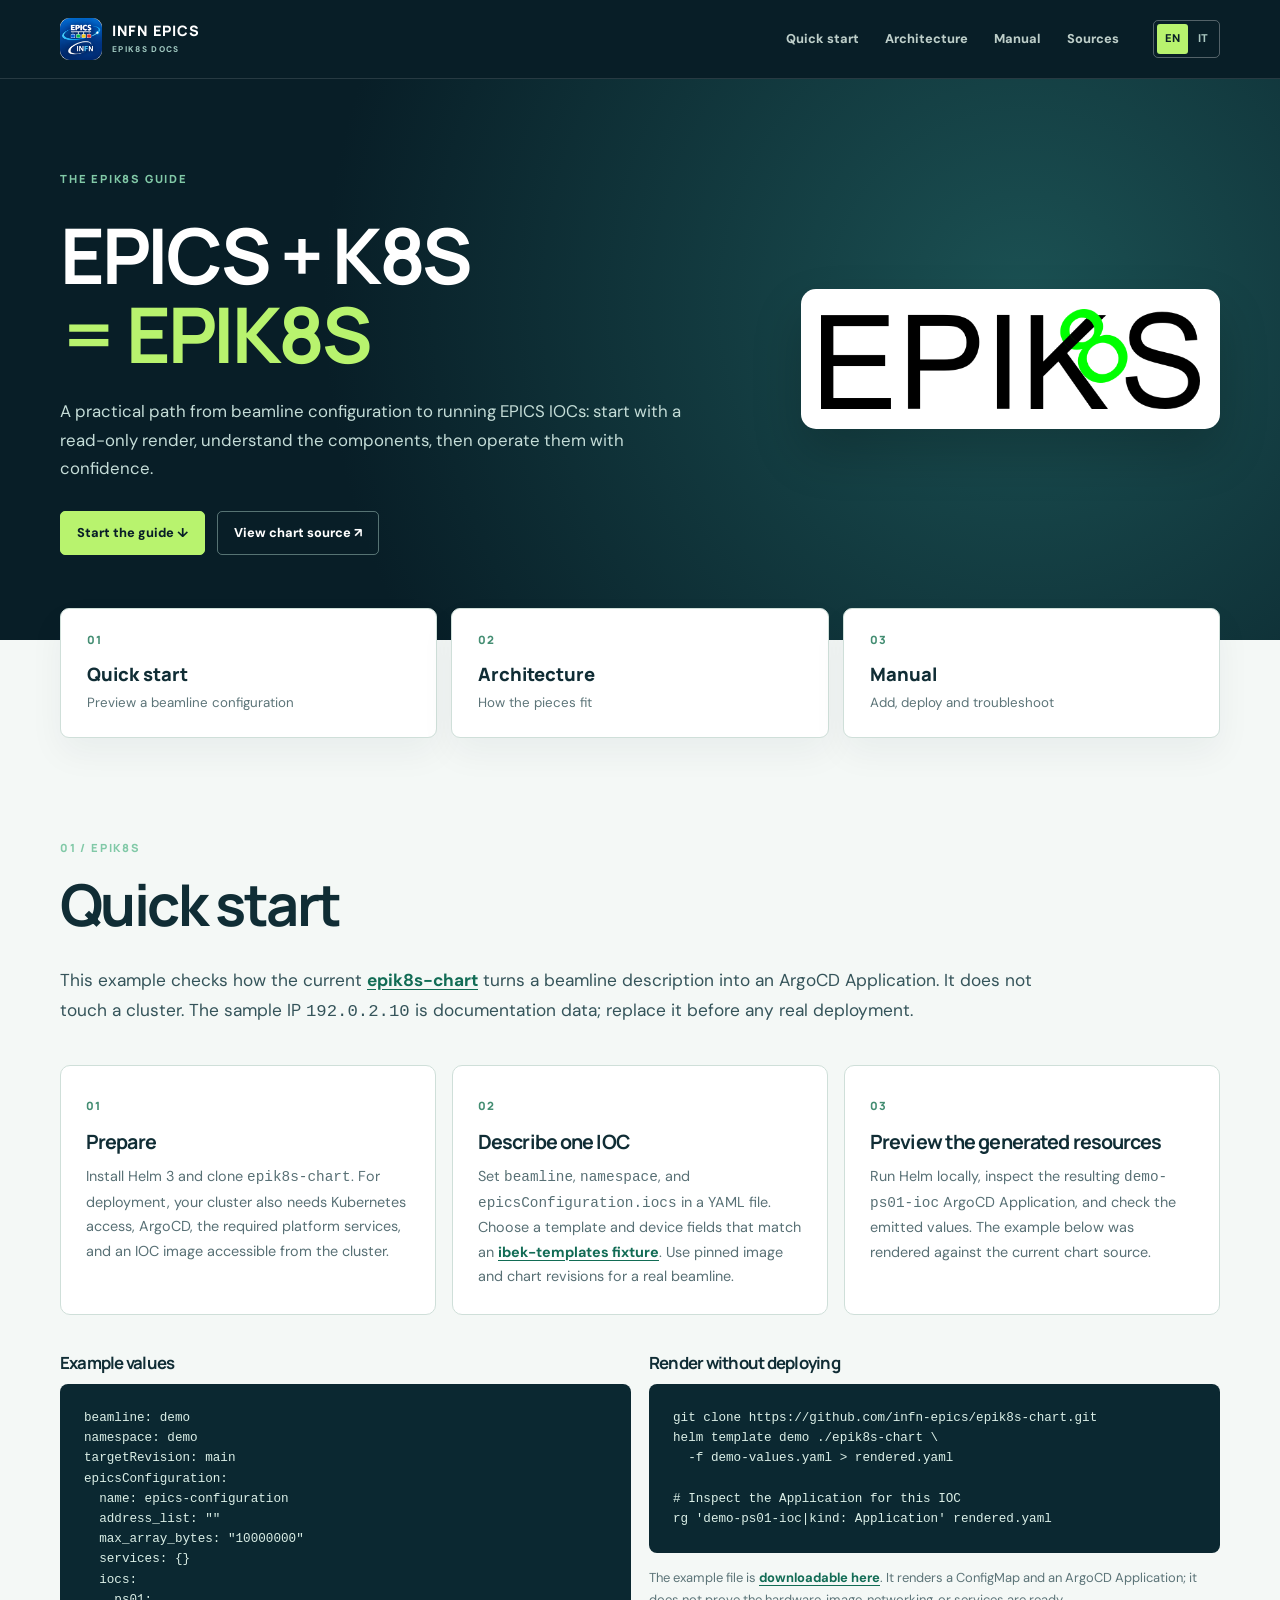
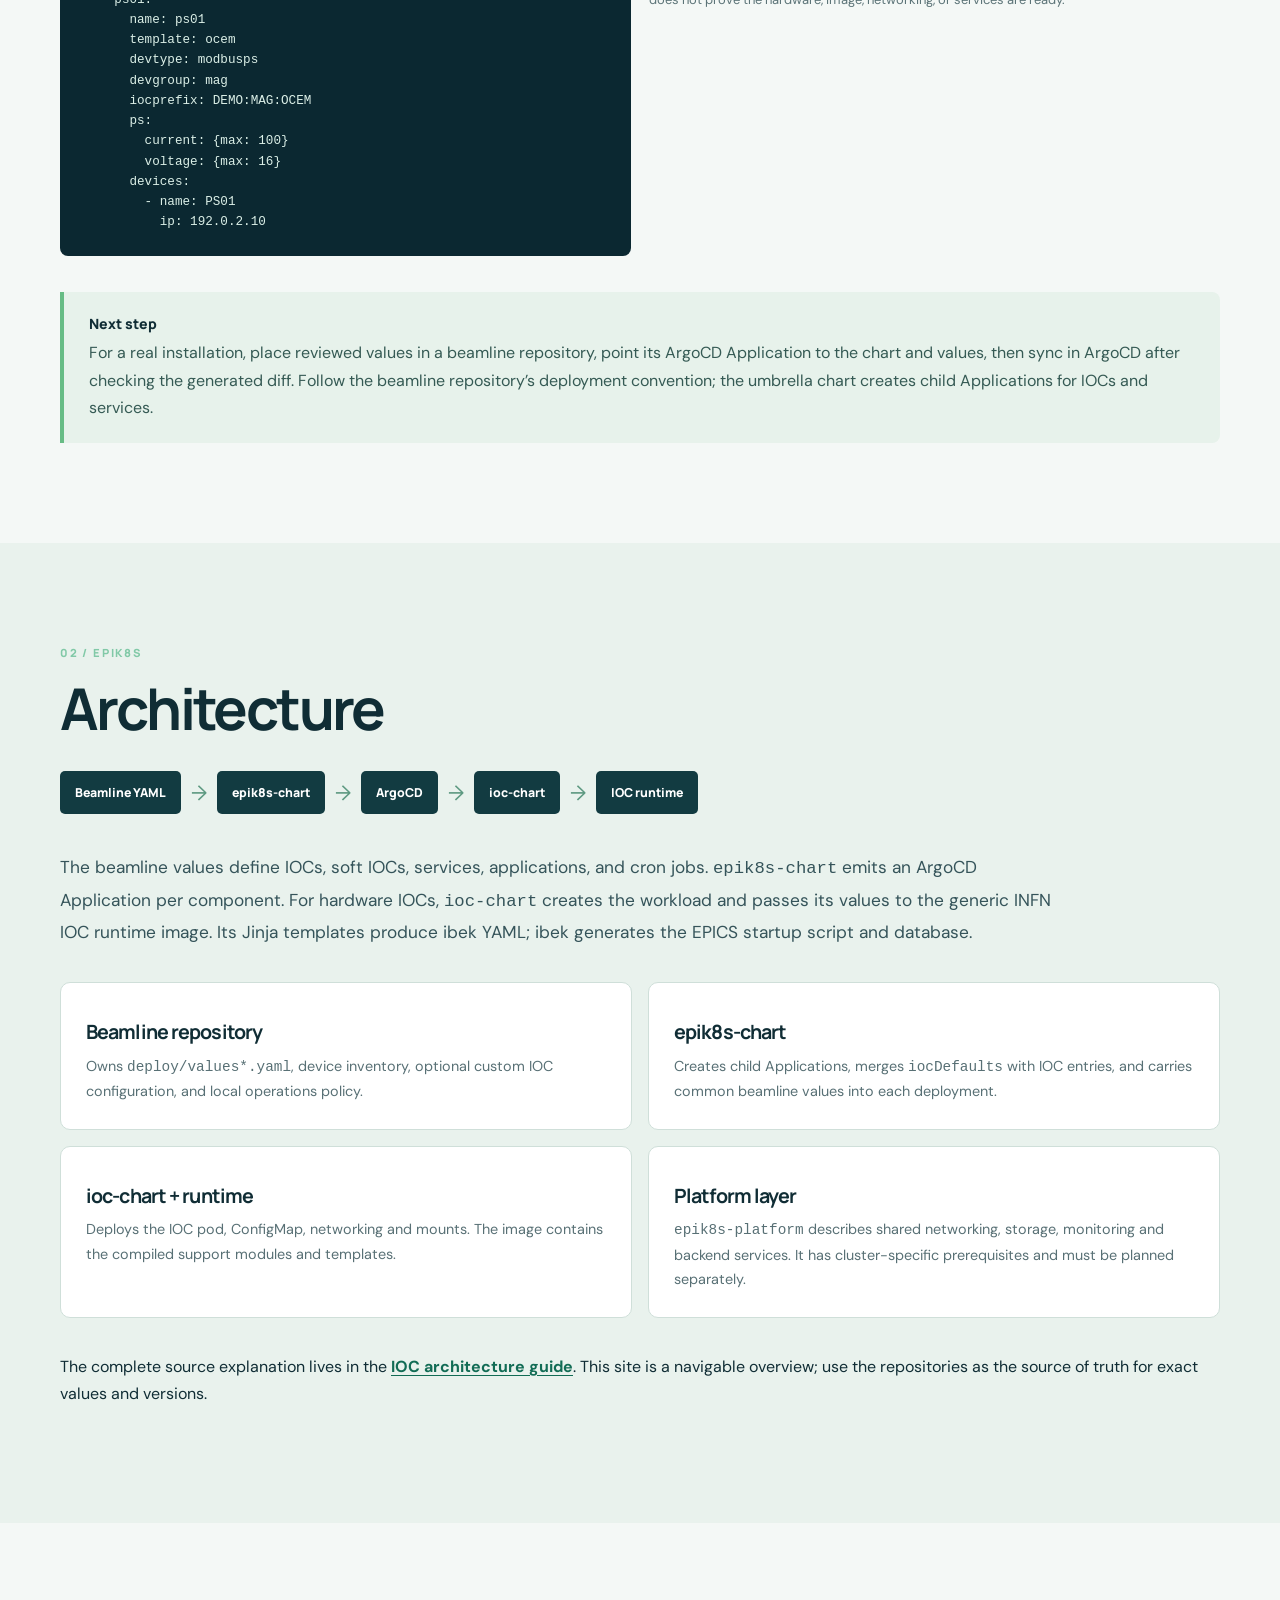
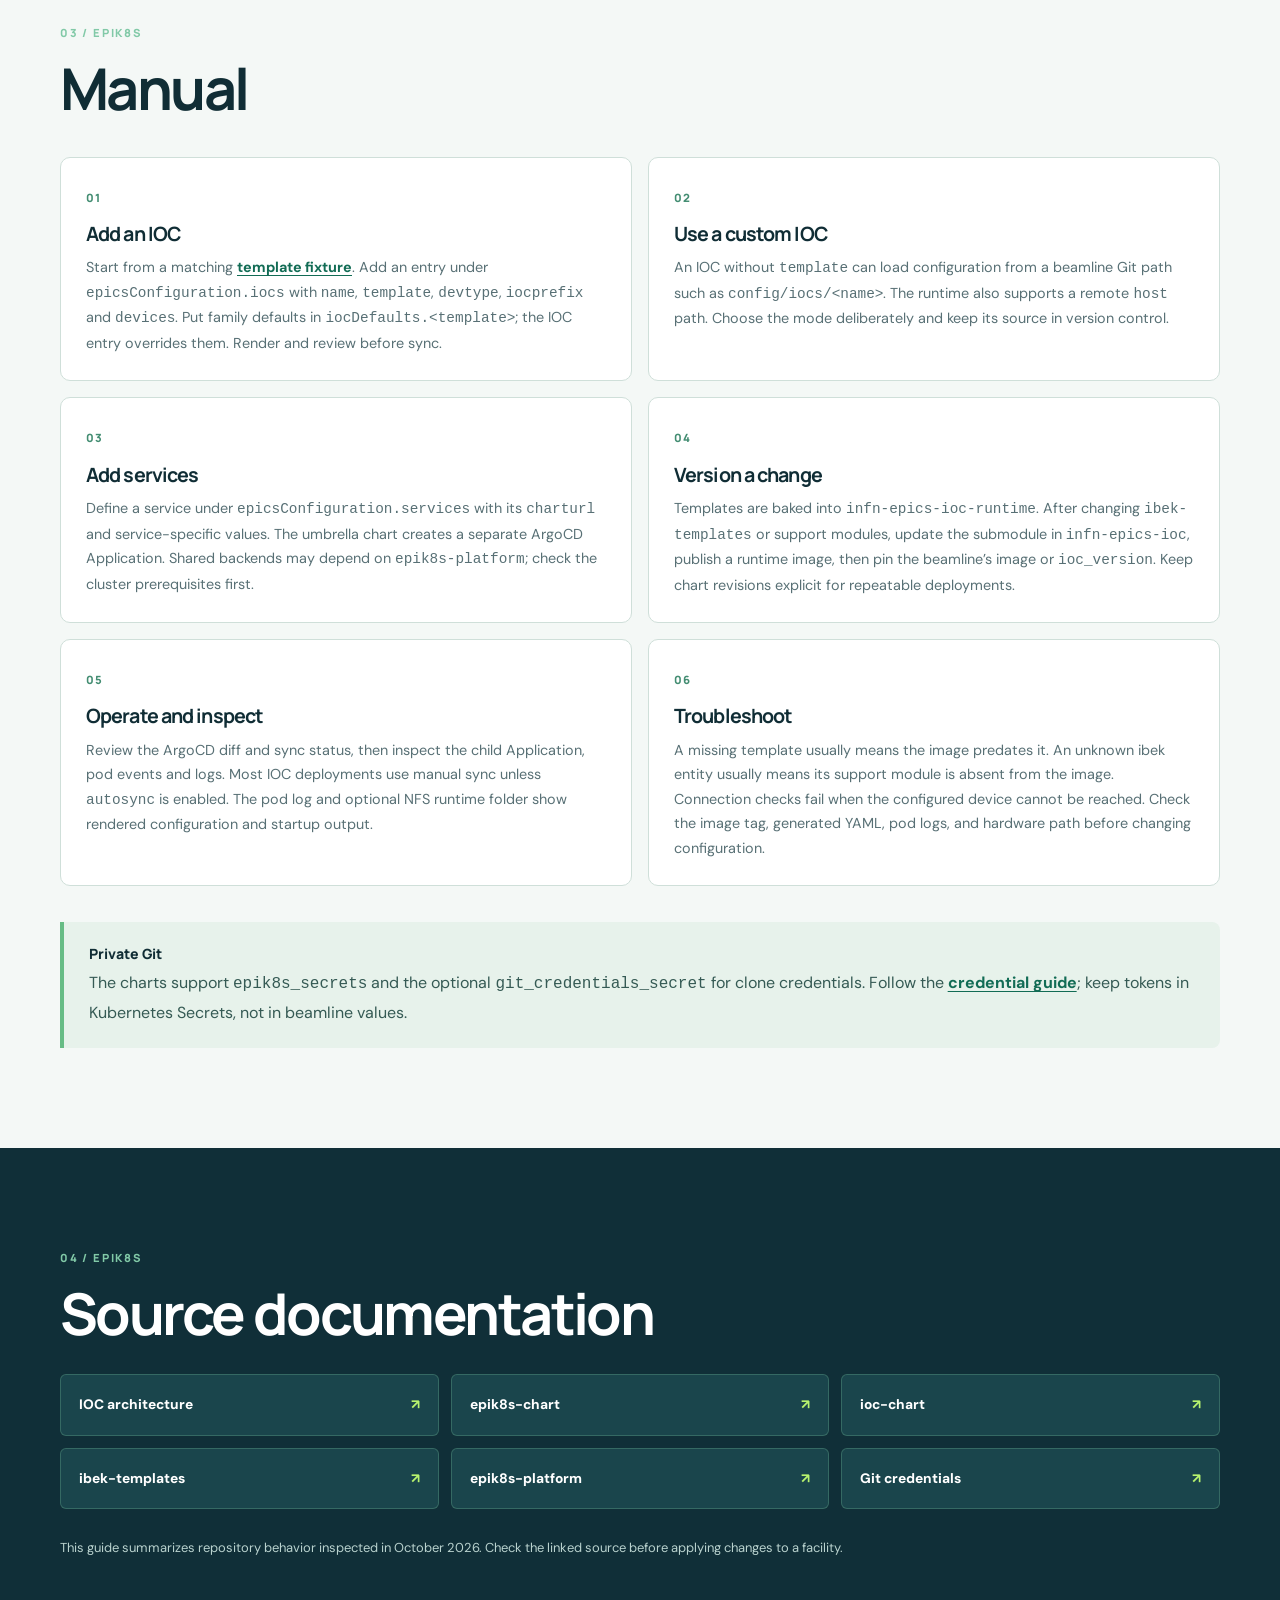
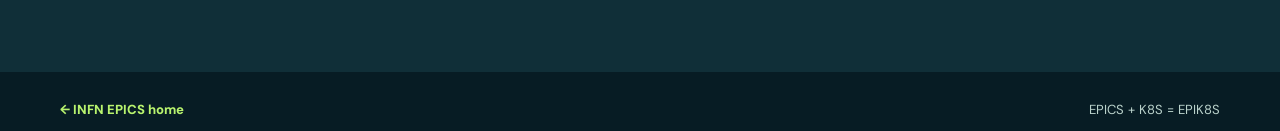
==== epik8s/index.html @ 38f77631 "Add EPICS network emblem and EPIK8S guide" ====
<!doctype html>
<html lang="en">
<head>
  <meta charset="utf-8"><meta name="viewport" content="width=device-width,initial-scale=1">
  <meta name="description" content="EPIK8S quick start, architecture and operator manual based on the INFN IOC and Helm chart repositories.">
  <link rel="canonical" href="https://infn-epics.github.io/epik8s/">
  <link rel="icon" href="../assets/favicon.svg" type="image/svg+xml">
  <link rel="stylesheet" href="./styles.css?v=1">
  <title>EPIK8S | Quick start, architecture & manual</title>
</head>
<body>
<a class="skip" href="#content">Skip to content</a>
<header class="docs-header"><div class="docs-wrap header-inner"><a class="docs-brand" href="../?lang=en" id="home-link"><img src="../assets/rete-epics.png" width="42" height="42" alt=""><span><b>INFN EPICS</b><small>EPIK8S DOCS</small></span></a><nav aria-label="Documentation"><a href="#quick-start" data-en="Quick start" data-it="Guida rapida">Quick start</a><a href="#architecture" data-en="Architecture" data-it="Architettura">Architecture</a><a href="#manual" data-en="Manual" data-it="Manuale">Manual</a><a href="#sources" data-en="Sources" data-it="Fonti">Sources</a></nav><div class="doc-language" role="group" aria-label="Language"><button type="button" data-lang="en" aria-pressed="true">EN</button><button type="button" data-lang="it" aria-pressed="false">IT</button></div></div></header>
<main id="content">
  <section class="docs-hero"><div class="docs-wrap hero-layout"><div><span class="eyebrow" data-en="THE EPIK8S GUIDE" data-it="LA GUIDA EPIK8S">THE EPIK8S GUIDE</span><h1>EPICS + K8S<br><em>= EPIK8S</em></h1><p data-en="A practical path from beamline configuration to running EPICS IOCs: start with a read-only render, understand the components, then operate them with confidence." data-it="Un percorso pratico dalla configurazione della beamline agli IOC EPICS in funzione: prima verifica il rendering, poi comprendi i componenti e gestiscili con sicurezza.">A practical path from beamline configuration to running EPICS IOCs: start with a read-only render, understand the components, then operate them with confidence.</p><div class="hero-cta"><a href="#quick-start" data-en="Start the guide ↓" data-it="Inizia la guida ↓">Start the guide ↓</a><a href="https://github.com/infn-epics/epik8s-chart" target="_blank" rel="noopener" data-en="View chart source ↗" data-it="Apri il chart ↗">View chart source ↗</a></div></div><img class="hero-logo" src="../assets/epik8s-hang-transparent.png" alt="EPIK8S logo" width="390" height="103"></div></section>
  <div class="docs-wrap guide-index"><a href="#quick-start"><span>01</span><b data-en="Quick start" data-it="Guida rapida">Quick start</b><small data-en="Preview a beamline configuration" data-it="Verifica una configurazione di beamline">Preview a beamline configuration</small></a><a href="#architecture"><span>02</span><b data-en="Architecture" data-it="Architettura">Architecture</b><small data-en="How the pieces fit" data-it="Come si collegano i componenti">How the pieces fit</small></a><a href="#manual"><span>03</span><b data-en="Manual" data-it="Manuale">Manual</b><small data-en="Add, deploy and troubleshoot" data-it="Aggiungi, distribuisci e diagnostica">Add, deploy and troubleshoot</small></a></div>
  <section class="guide-section docs-wrap" id="quick-start"><div class="section-head"><span>01 / EPIK8S</span><h2 data-en="Quick start" data-it="Guida rapida">Quick start</h2></div>
    <div data-content-lang="en">
      <p class="intro">This example checks how the current <a href="https://github.com/infn-epics/epik8s-chart" target="_blank" rel="noopener">epik8s-chart</a> turns a beamline description into an ArgoCD Application. It does not touch a cluster. The sample IP <code>192.0.2.10</code> is documentation data; replace it before any real deployment.</p>
      <div class="steps"><article><span>01</span><h3>Prepare</h3><p>Install Helm 3 and clone <code>epik8s-chart</code>. For deployment, your cluster also needs Kubernetes access, ArgoCD, the required platform services, and an IOC image accessible from the cluster.</p></article><article><span>02</span><h3>Describe one IOC</h3><p>Set <code>beamline</code>, <code>namespace</code>, and <code>epicsConfiguration.iocs</code> in a YAML file. Choose a template and device fields that match an <a href="https://github.com/infn-epics/ibek-templates/tree/main/tests" target="_blank" rel="noopener">ibek-templates fixture</a>. Use pinned image and chart revisions for a real beamline.</p></article><article><span>03</span><h3>Preview the generated resources</h3><p>Run Helm locally, inspect the resulting <code>demo-ps01-ioc</code> ArgoCD Application, and check the emitted values. The example below was rendered against the current chart source.</p></article></div>
      <div class="code-grid"><div><h3>Example values</h3><pre><code>beamline: demo
namespace: demo
targetRevision: main
epicsConfiguration:
  name: epics-configuration
  address_list: ""
  max_array_bytes: "10000000"
  services: {}
  iocs:
    ps01:
      name: ps01
      template: ocem
      devtype: modbusps
      devgroup: mag
      iocprefix: DEMO:MAG:OCEM
      ps:
        current: {max: 100}
        voltage: {max: 16}
      devices:
        - name: PS01
          ip: 192.0.2.10</code></pre></div><div><h3>Render without deploying</h3><pre><code>git clone https://github.com/infn-epics/epik8s-chart.git
helm template demo ./epik8s-chart \
  -f demo-values.yaml &gt; rendered.yaml

# Inspect the Application for this IOC
rg 'demo-ps01-ioc|kind: Application' rendered.yaml</code></pre><p class="code-note">The example file is <a href="./examples/demo-values.yaml">downloadable here</a>. It renders a ConfigMap and an ArgoCD Application; it does not prove the hardware, image, networking, or services are ready.</p></div></div>
      <div class="callout"><b>Next step</b><p>For a real installation, place reviewed values in a beamline repository, point its ArgoCD Application to the chart and values, then sync in ArgoCD after checking the generated diff. Follow the beamline repository’s deployment convention; the umbrella chart creates child Applications for IOCs and services.</p></div>
    </div>
    <div data-content-lang="it" hidden>
      <p class="intro">Questo esempio verifica come l’attuale <a href="https://github.com/infn-epics/epik8s-chart" target="_blank" rel="noopener">epik8s-chart</a> trasforma la descrizione di una beamline in un’Application ArgoCD. Non modifica alcun cluster. L’IP <code>192.0.2.10</code> è solo dimostrativo: sostituiscilo prima di una distribuzione reale.</p>
      <div class="steps"><article><span>01</span><h3>Prepara l’ambiente</h3><p>Installa Helm 3 e clona <code>epik8s-chart</code>. Per distribuire servono anche accesso a Kubernetes, ArgoCD, i servizi di piattaforma richiesti e un’immagine IOC raggiungibile dal cluster.</p></article><article><span>02</span><h3>Descrivi un IOC</h3><p>Imposta <code>beamline</code>, <code>namespace</code> e <code>epicsConfiguration.iocs</code> in YAML. Scegli template e campi del dispositivo in base a un <a href="https://github.com/infn-epics/ibek-templates/tree/main/tests" target="_blank" rel="noopener">esempio di ibek-templates</a>. Per una beamline reale, fissa le versioni dell’immagine e dei chart.</p></article><article><span>03</span><h3>Controlla le risorse generate</h3><p>Esegui Helm in locale, esamina l’Application ArgoCD <code>demo-ps01-ioc</code> e i valori generati. L’esempio è stato verificato con il sorgente attuale del chart.</p></article></div>
      <div class="code-grid"><div><h3>Valori di esempio</h3><pre><code>beamline: demo
namespace: demo
targetRevision: main
epicsConfiguration:
  name: epics-configuration
  address_list: ""
  max_array_bytes: "10000000"
  services: {}
  iocs:
    ps01:
      name: ps01
      template: ocem
      devtype: modbusps
      devgroup: mag
      iocprefix: DEMO:MAG:OCEM
      ps:
        current: {max: 100}
        voltage: {max: 16}
      devices:
        - name: PS01
          ip: 192.0.2.10</code></pre></div><div><h3>Rendering senza distribuire</h3><pre><code>git clone https://github.com/infn-epics/epik8s-chart.git
helm template demo ./epik8s-chart \
  -f demo-values.yaml &gt; rendered.yaml

# Controlla l'Application dell'IOC
rg 'demo-ps01-ioc|kind: Application' rendered.yaml</code></pre><p class="code-note">Il file di esempio è <a href="./examples/demo-values.yaml">scaricabile qui</a>. Genera una ConfigMap e un’Application ArgoCD; non verifica hardware, immagine, rete o servizi.</p></div></div>
      <div class="callout"><b>Passo successivo</b><p>Per una vera installazione, salva i valori revisionati in un repository di beamline, configura l’Application ArgoCD per chart e valori, poi sincronizza dopo aver controllato la differenza generata. Segui le convenzioni del repository della beamline: il chart principale crea Application figlie per IOC e servizi.</p></div>
    </div>
  </section>
  <section class="guide-section alt" id="architecture"><div class="docs-wrap"><div class="section-head"><span>02 / EPIK8S</span><h2 data-en="Architecture" data-it="Architettura">Architecture</h2></div>
    <div class="architecture-flow" aria-label="Beamline to IOC flow"><div>Beamline YAML</div><i>→</i><div>epik8s-chart</div><i>→</i><div>ArgoCD</div><i>→</i><div>ioc-chart</div><i>→</i><div>IOC runtime</div></div>
    <div data-content-lang="en"><p class="intro">The beamline values define IOCs, soft IOCs, services, applications, and cron jobs. <code>epik8s-chart</code> emits an ArgoCD Application per component. For hardware IOCs, <code>ioc-chart</code> creates the workload and passes its values to the generic INFN IOC runtime image. Its Jinja templates produce ibek YAML; ibek generates the EPICS startup script and database.</p><div class="role-grid"><article><h3>Beamline repository</h3><p>Owns <code>deploy/values*.yaml</code>, device inventory, optional custom IOC configuration, and local operations policy.</p></article><article><h3>epik8s-chart</h3><p>Creates child Applications, merges <code>iocDefaults</code> with IOC entries, and carries common beamline values into each deployment.</p></article><article><h3>ioc-chart + runtime</h3><p>Deploys the IOC pod, ConfigMap, networking and mounts. The image contains the compiled support modules and templates.</p></article><article><h3>Platform layer</h3><p><code>epik8s-platform</code> describes shared networking, storage, monitoring and backend services. It has cluster-specific prerequisites and must be planned separately.</p></article></div><p>The complete source explanation lives in the <a href="https://github.com/infn-epics/infn-epics-ioc/blob/main/docs/architecture.md" target="_blank" rel="noopener">IOC architecture guide</a>. This site is a navigable overview; use the repositories as the source of truth for exact values and versions.</p></div>
    <div data-content-lang="it" hidden><p class="intro">I valori della beamline definiscono IOC, soft IOC, servizi, applicazioni e job pianificati. <code>epik8s-chart</code> genera un’Application ArgoCD per componente. Per gli IOC hardware, <code>ioc-chart</code> crea il workload e passa i valori all’immagine IOC INFN generica. I template Jinja producono YAML ibek; ibek genera script di avvio e database EPICS.</p><div class="role-grid"><article><h3>Repository beamline</h3><p>Contiene <code>deploy/values*.yaml</code>, inventario dispositivi, eventuali configurazioni IOC personalizzate e regole operative locali.</p></article><article><h3>epik8s-chart</h3><p>Crea le Application figlie, unisce <code>iocDefaults</code> alle voci IOC e trasferisce i valori comuni della beamline.</p></article><article><h3>ioc-chart e runtime</h3><p>Distribuisce pod IOC, ConfigMap, rete e mount. L’immagine contiene moduli di supporto compilati e template.</p></article><article><h3>Piattaforma</h3><p><code>epik8s-platform</code> descrive rete, storage, monitoraggio e servizi backend condivisi. Ha prerequisiti specifici del cluster da pianificare a parte.</p></article></div><p>La spiegazione completa è nella <a href="https://github.com/infn-epics/infn-epics-ioc/blob/main/docs/architecture.md" target="_blank" rel="noopener">guida all’architettura IOC</a>. Questa pagina offre una panoramica navigabile; per valori e versioni esatti fanno fede i repository.</p></div>
  </div></section>
  <section class="guide-section docs-wrap" id="manual"><div class="section-head"><span>03 / EPIK8S</span><h2 data-en="Manual" data-it="Manuale">Manual</h2></div>
    <div data-content-lang="en"><div class="manual-grid"><article><span>01</span><h3>Add an IOC</h3><p>Start from a matching <a href="https://github.com/infn-epics/ibek-templates/tree/main/tests" target="_blank" rel="noopener">template fixture</a>. Add an entry under <code>epicsConfiguration.iocs</code> with <code>name</code>, <code>template</code>, <code>devtype</code>, <code>iocprefix</code> and <code>devices</code>. Put family defaults in <code>iocDefaults.&lt;template&gt;</code>; the IOC entry overrides them. Render and review before sync.</p></article><article><span>02</span><h3>Use a custom IOC</h3><p>An IOC without <code>template</code> can load configuration from a beamline Git path such as <code>config/iocs/&lt;name&gt;</code>. The runtime also supports a remote <code>host</code> path. Choose the mode deliberately and keep its source in version control.</p></article><article><span>03</span><h3>Add services</h3><p>Define a service under <code>epicsConfiguration.services</code> with its <code>charturl</code> and service-specific values. The umbrella chart creates a separate ArgoCD Application. Shared backends may depend on <code>epik8s-platform</code>; check the cluster prerequisites first.</p></article><article><span>04</span><h3>Version a change</h3><p>Templates are baked into <code>infn-epics-ioc-runtime</code>. After changing <code>ibek-templates</code> or support modules, update the submodule in <code>infn-epics-ioc</code>, publish a runtime image, then pin the beamline’s image or <code>ioc_version</code>. Keep chart revisions explicit for repeatable deployments.</p></article><article><span>05</span><h3>Operate and inspect</h3><p>Review the ArgoCD diff and sync status, then inspect the child Application, pod events and logs. Most IOC deployments use manual sync unless <code>autosync</code> is enabled. The pod log and optional NFS runtime folder show rendered configuration and startup output.</p></article><article><span>06</span><h3>Troubleshoot</h3><p>A missing template usually means the image predates it. An unknown ibek entity usually means its support module is absent from the image. Connection checks fail when the configured device cannot be reached. Check the image tag, generated YAML, pod logs, and hardware path before changing configuration.</p></article></div><div class="callout"><b>Private Git</b><p>The charts support <code>epik8s_secrets</code> and the optional <code>git_credentials_secret</code> for clone credentials. Follow the <a href="https://github.com/infn-epics/epik8s-platform/blob/main/docs/git-credentials.md" target="_blank" rel="noopener">credential guide</a>; keep tokens in Kubernetes Secrets, not in beamline values.</p></div></div>
    <div data-content-lang="it" hidden><div class="manual-grid"><article><span>01</span><h3>Aggiungi un IOC</h3><p>Parti da un <a href="https://github.com/infn-epics/ibek-templates/tree/main/tests" target="_blank" rel="noopener">esempio del template</a>. Aggiungi una voce in <code>epicsConfiguration.iocs</code> con <code>name</code>, <code>template</code>, <code>devtype</code>, <code>iocprefix</code> e <code>devices</code>. Metti i valori comuni in <code>iocDefaults.&lt;template&gt;</code>; la voce IOC prevale. Esegui il rendering e verifica prima della sincronizzazione.</p></article><article><span>02</span><h3>IOC personalizzato</h3><p>Un IOC senza <code>template</code> può caricare la configurazione dal repository della beamline, ad esempio <code>config/iocs/&lt;name&gt;</code>. Il runtime supporta anche un percorso <code>host</code> remoto. Scegli la modalità in modo esplicito e mantieni il sorgente sotto controllo versione.</p></article><article><span>03</span><h3>Aggiungi servizi</h3><p>Definisci un servizio in <code>epicsConfiguration.services</code> con <code>charturl</code> e valori specifici. Il chart principale crea un’Application ArgoCD separata. I backend condivisi possono dipendere da <code>epik8s-platform</code>: controlla prima i prerequisiti del cluster.</p></article><article><span>04</span><h3>Gestisci le versioni</h3><p>I template sono inclusi nell’immagine <code>infn-epics-ioc-runtime</code>. Dopo modifiche a <code>ibek-templates</code> o ai moduli di supporto, aggiorna il submodule in <code>infn-epics-ioc</code>, pubblica l’immagine runtime e fissa l’immagine o <code>ioc_version</code> della beamline. Usa revisioni esplicite dei chart.</p></article><article><span>05</span><h3>Gestisci e controlla</h3><p>Verifica differenza e stato di sincronizzazione in ArgoCD, poi Application figlia, eventi e log del pod. Per molti IOC la sincronizzazione è manuale, salvo <code>autosync</code> attivo. Il log e l’eventuale cartella runtime su NFS mostrano configurazione generata e avvio.</p></article><article><span>06</span><h3>Diagnostica</h3><p>Un template mancante indica spesso un’immagine precedente al template. Un’entità ibek sconosciuta indica di solito un modulo di supporto assente dall’immagine. Un errore di connessione indica che il dispositivo non è raggiungibile. Controlla tag, YAML generato, log e collegamento hardware prima di modificare la configurazione.</p></article></div><div class="callout"><b>Git privato</b><p>I chart supportano <code>epik8s_secrets</code> e l’opzione <code>git_credentials_secret</code> per l’autenticazione dei cloni. Segui la <a href="https://github.com/infn-epics/epik8s-platform/blob/main/docs/git-credentials.md" target="_blank" rel="noopener">guida alle credenziali</a>; conserva i token nei Secret Kubernetes, non nei valori della beamline.</p></div></div>
  </section>
  <section class="guide-section source-section" id="sources"><div class="docs-wrap"><div class="section-head"><span>04 / EPIK8S</span><h2 data-en="Source documentation" data-it="Documentazione sorgente">Source documentation</h2></div><div class="source-grid"><a href="https://github.com/infn-epics/infn-epics-ioc/blob/main/docs/architecture.md" target="_blank" rel="noopener">IOC architecture <span>↗</span></a><a href="https://github.com/infn-epics/epik8s-chart" target="_blank" rel="noopener">epik8s-chart <span>↗</span></a><a href="https://github.com/infn-epics/ioc-chart" target="_blank" rel="noopener">ioc-chart <span>↗</span></a><a href="https://github.com/infn-epics/ibek-templates" target="_blank" rel="noopener">ibek-templates <span>↗</span></a><a href="https://github.com/infn-epics/epik8s-platform" target="_blank" rel="noopener">epik8s-platform <span>↗</span></a><a href="https://github.com/infn-epics/epik8s-platform/blob/main/docs/git-credentials.md" target="_blank" rel="noopener">Git credentials <span>↗</span></a></div><p class="source-note" data-en="This guide summarizes repository behavior inspected in October 2026. Check the linked source before applying changes to a facility." data-it="Questa guida riassume il comportamento dei repository esaminato nell’ottobre 2026. Controlla il sorgente collegato prima di applicare modifiche a un’infrastruttura.">This guide summarizes repository behavior inspected in October 2026. Check the linked source before applying changes to a facility.</p></div></section>
</main>
<footer><div class="docs-wrap"><a href="../?lang=en" id="footer-home" data-en="← INFN EPICS home" data-it="← Sito INFN EPICS">← INFN EPICS home</a><span>EPICS + K8S = EPIK8S</span></div></footer>
<script src="./script.js?v=1" defer></script>
</body></html>
---- epik8s/styles.css ----
@import url('https://fonts.googleapis.com/css2?family=DM+Sans:wght@400;500;600;700&family=Manrope:wght@400;500;600;700;800&display=swap');
:root{--ink:#102d35;--dark:#081e27;--mid:#123a43;--green:#b8f36e;--soft:#eaf3ee;--line:#cfdfd9;--muted:#5c7478}*{box-sizing:border-box}html{scroll-behavior:smooth}body{margin:0;background:#f4f8f6;color:var(--ink);font:16px/1.7 'DM Sans',Arial,sans-serif}a{color:inherit;text-decoration:none}button{font:inherit}h1,h2,h3,h4,p{margin-top:0}h1,h2,h3,h4{font-family:Manrope,Arial,sans-serif;letter-spacing:-.045em;line-height:1.15}.docs-wrap{width:min(1160px,calc(100% - 64px));margin:auto}.skip{position:absolute;top:-70px;left:10px;background:white;padding:10px 14px;z-index:50}.skip:focus{top:10px}.docs-header{background:var(--dark);color:white;border-bottom:1px solid #ffffff20}.header-inner{min-height:78px;display:flex;align-items:center;gap:24px}.docs-brand{display:flex;align-items:center;gap:10px;white-space:nowrap}.docs-brand img{border-radius:9px;object-fit:cover}.docs-brand b{display:block;font:800 .9rem Manrope;letter-spacing:.08em}.docs-brand small{display:block;color:#9fc7bf;font-size:.52rem;letter-spacing:.16em;font-weight:800;margin-top:3px}.docs-header nav{display:flex;gap:6px;margin-left:auto}.docs-header nav a{color:#bdcec9;font-size:.8rem;font-weight:800;padding:9px 10px;border-radius:5px}.docs-header nav a:hover{background:#ffffff16;color:white}.doc-language{display:flex;border:1px solid #ffffff4d;border-radius:5px;padding:3px;gap:2px}.doc-language button{border:0;background:transparent;color:#a9c6c0;padding:5px 8px;border-radius:3px;font-size:.7rem;font-weight:800;cursor:pointer}.doc-language button[aria-pressed=true]{background:var(--green);color:var(--dark)}.docs-hero{background:radial-gradient(circle at 80% 40%,#1b5153,var(--dark) 65%);color:white}.hero-layout{display:grid;grid-template-columns:1.25fr .75fr;align-items:center;gap:42px;min-height:495px;padding:85px 0}.eyebrow,.section-head span{font:800 .7rem Manrope;letter-spacing:.16em;color:#81c9a7}.docs-hero h1{font-size:clamp(3.4rem,6vw,6rem);line-height:1.03;margin:24px 0}.docs-hero h1 em{font-style:normal;color:var(--green)}.docs-hero p{font-size:1.05rem;color:#c5ddd8;max-width:650px}.hero-logo{display:block;width:100%;height:auto;background:#fff;border-radius:15px;padding:20px;box-shadow:0 24px 50px #0003}.hero-cta{display:flex;gap:12px;flex-wrap:wrap;margin-top:28px}.hero-cta a{padding:10px 16px;border-radius:5px;border:1px solid #abd0c77a;font-size:.8rem;font-weight:800}.hero-cta a:first-child{background:var(--green);border-color:var(--green);color:var(--dark)}.guide-index{display:grid;grid-template-columns:repeat(3,1fr);gap:14px;margin-top:-32px;position:relative;z-index:2}.guide-index a{display:flex;flex-direction:column;background:white;border:1px solid var(--line);padding:23px 26px;border-radius:9px;box-shadow:0 15px 35px #102d350d;transition:transform .2s}.guide-index a:hover{transform:translateY(-4px)}.guide-index span,.steps span,.manual-grid article>span{font:800 .71rem Manrope;letter-spacing:.1em;color:#438d72}.guide-index b{font:800 1.15rem Manrope;margin-top:14px}.guide-index small{color:var(--muted);margin-top:5px}.guide-section{padding-top:95px;padding-bottom:100px;scroll-margin-top:20px}.guide-section.alt{background:#e9f2ed}.section-head{margin-bottom:28px}.section-head h2{font-size:clamp(2.5rem,4.5vw,4.5rem);margin:10px 0}.intro{max-width:1000px;font-size:1.08rem;line-height:1.75;color:#35545a}.guide-section p a{color:#126c55;text-decoration:underline;text-underline-offset:3px;font-weight:700}.steps{display:grid;grid-template-columns:repeat(3,1fr);gap:16px;margin:38px 0}.steps article,.role-grid article,.manual-grid article{background:#fff;border:1px solid var(--line);border-radius:10px;padding:25px}.steps h3,.role-grid h3,.manual-grid h3{font-size:1.23rem;margin:13px 0 10px}.steps p,.role-grid p,.manual-grid p{font-size:.9rem;color:#587075;margin:0}.code-grid{display:grid;grid-template-columns:1fr 1fr;gap:18px;margin-top:35px}.code-grid>div{min-width:0}.code-grid h3{font-size:1.05rem;margin:0 0 12px}.code-grid pre{overflow:auto;background:#0b2831;color:#dbefe7;padding:24px;border-radius:8px;line-height:1.6;font-size:.79rem;margin:0}.code-grid code,code{font-family:ui-monospace,SFMono-Regular,Consolas,monospace}.code-note{font-size:.81rem;color:var(--muted);margin-top:14px}.callout{border-left:4px solid #67bc85;background:#e7f2eb;padding:22px 25px;margin-top:36px;border-radius:0 8px 8px 0}.callout b{display:block;font:800 .88rem Manrope;margin-bottom:6px}.callout p{margin:0;color:#355a54}.architecture-flow{display:flex;align-items:center;gap:10px;flex-wrap:wrap;margin:30px 0 38px}.architecture-flow div{padding:13px 15px;background:#123b41;color:white;border-radius:5px;font:800 .77rem Manrope}.architecture-flow i{color:#5d9981;font-style:normal;font-size:1.3rem}.role-grid,.manual-grid{display:grid;grid-template-columns:repeat(2,1fr);gap:16px;margin:35px 0}.source-section{background:#102f38;color:white}.source-grid{display:grid;grid-template-columns:repeat(3,1fr);gap:12px}.source-grid a{display:flex;justify-content:space-between;gap:12px;background:#1a454c;border:1px solid #6cb09055;padding:18px;border-radius:6px;font-weight:800;font-size:.86rem}.source-grid a:hover{background:#26565a}.source-grid a span{color:var(--green)}.source-note{color:#b9d2ce;font-size:.81rem;margin-top:28px;max-width:820px}footer{background:#071c24;color:#bad2cb;padding:27px 0}footer .docs-wrap{display:flex;justify-content:space-between;gap:20px;font-size:.82rem}footer a{color:var(--green);font-weight:800}footer a:hover{text-decoration:underline}[hidden]{display:none!important}
@media(max-width:860px){.docs-header nav{display:none}.doc-language{margin-left:auto}.hero-layout{grid-template-columns:1fr;min-height:0}.hero-logo{max-width:390px}.guide-index,.steps,.source-grid{grid-template-columns:1fr 1fr}.code-grid{grid-template-columns:1fr}}
@media(max-width:620px){.docs-wrap{width:calc(100% - 36px)}.header-inner{min-height:70px}.docs-brand b{font-size:.78rem}.docs-hero h1{font-size:3.45rem}.hero-layout{padding:60px 0 85px}.hero-logo{max-width:280px}.guide-index,.steps,.role-grid,.manual-grid,.source-grid{grid-template-columns:1fr}.guide-index{margin-top:-45px}.guide-section{padding-top:70px;padding-bottom:75px}.architecture-flow{gap:6px}.architecture-flow div{padding:9px;font-size:.65rem}.architecture-flow i{font-size:.9rem}footer .docs-wrap{flex-direction:column}}
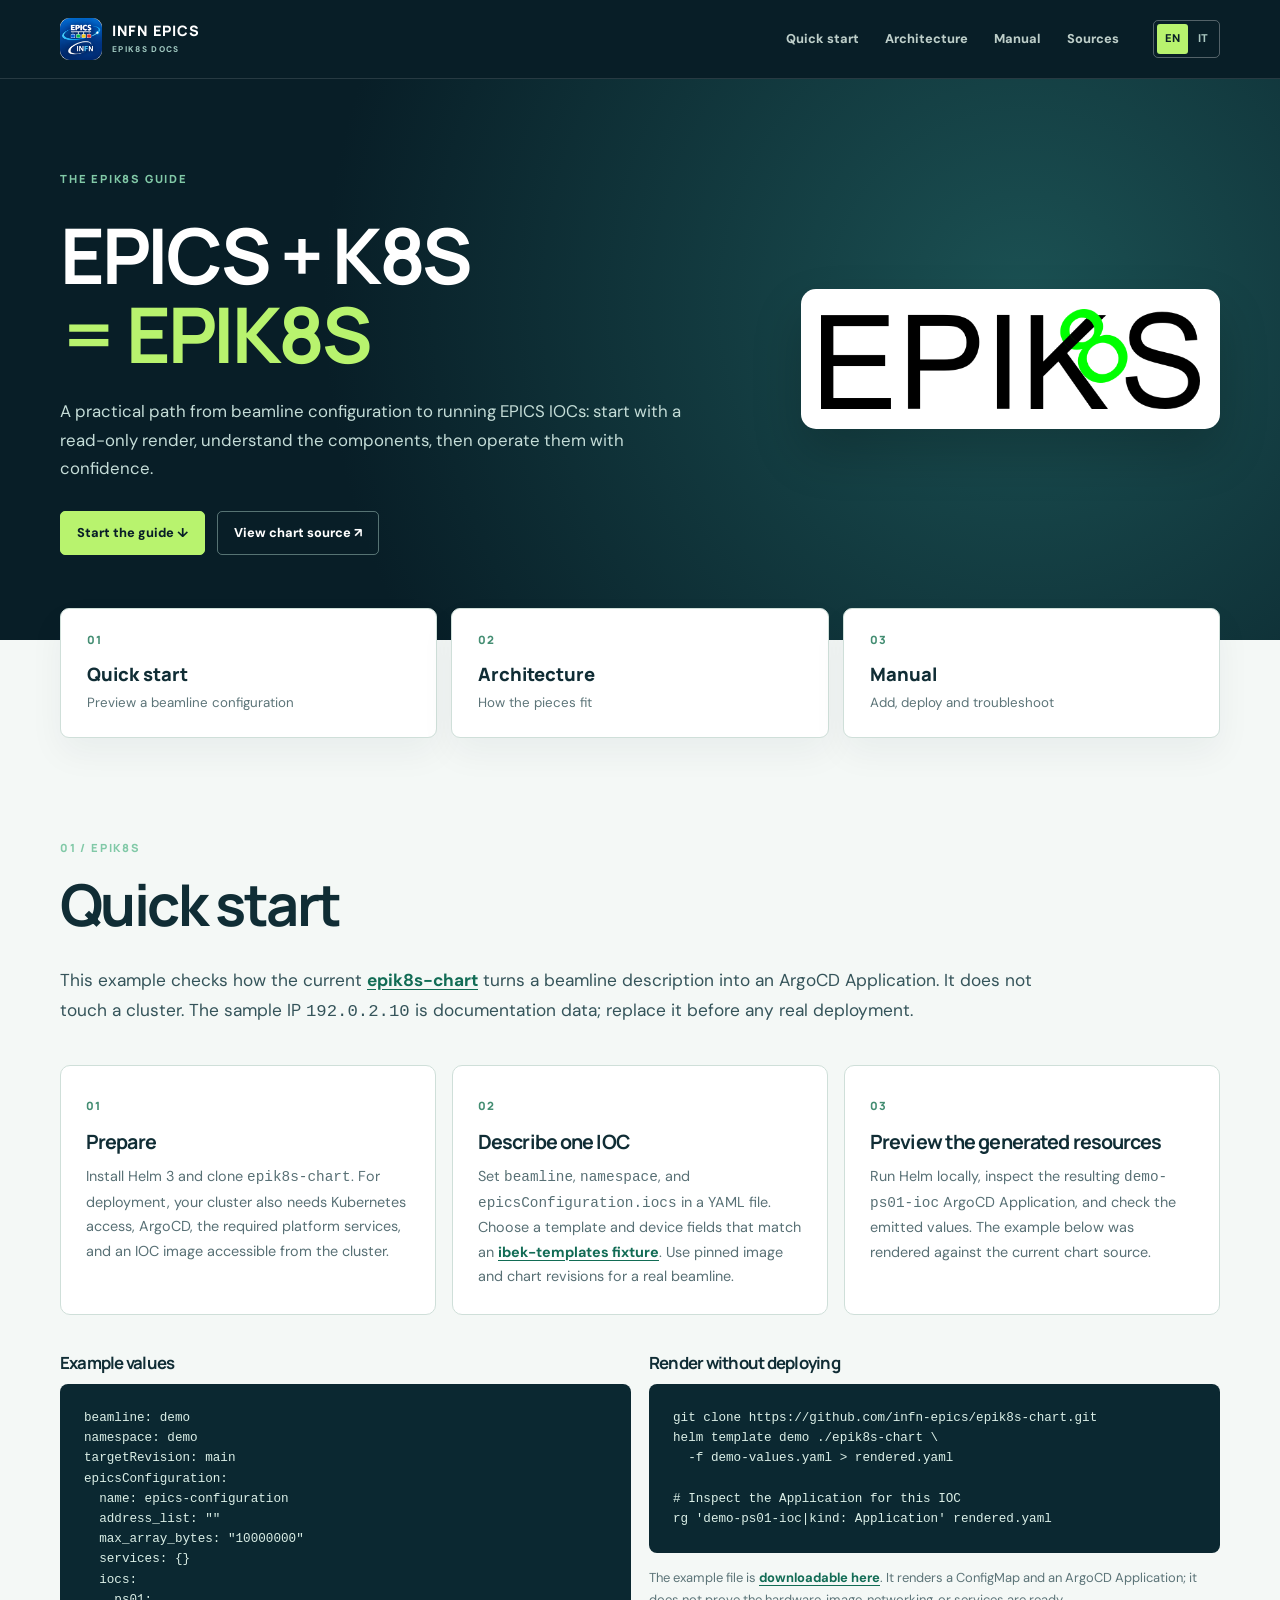
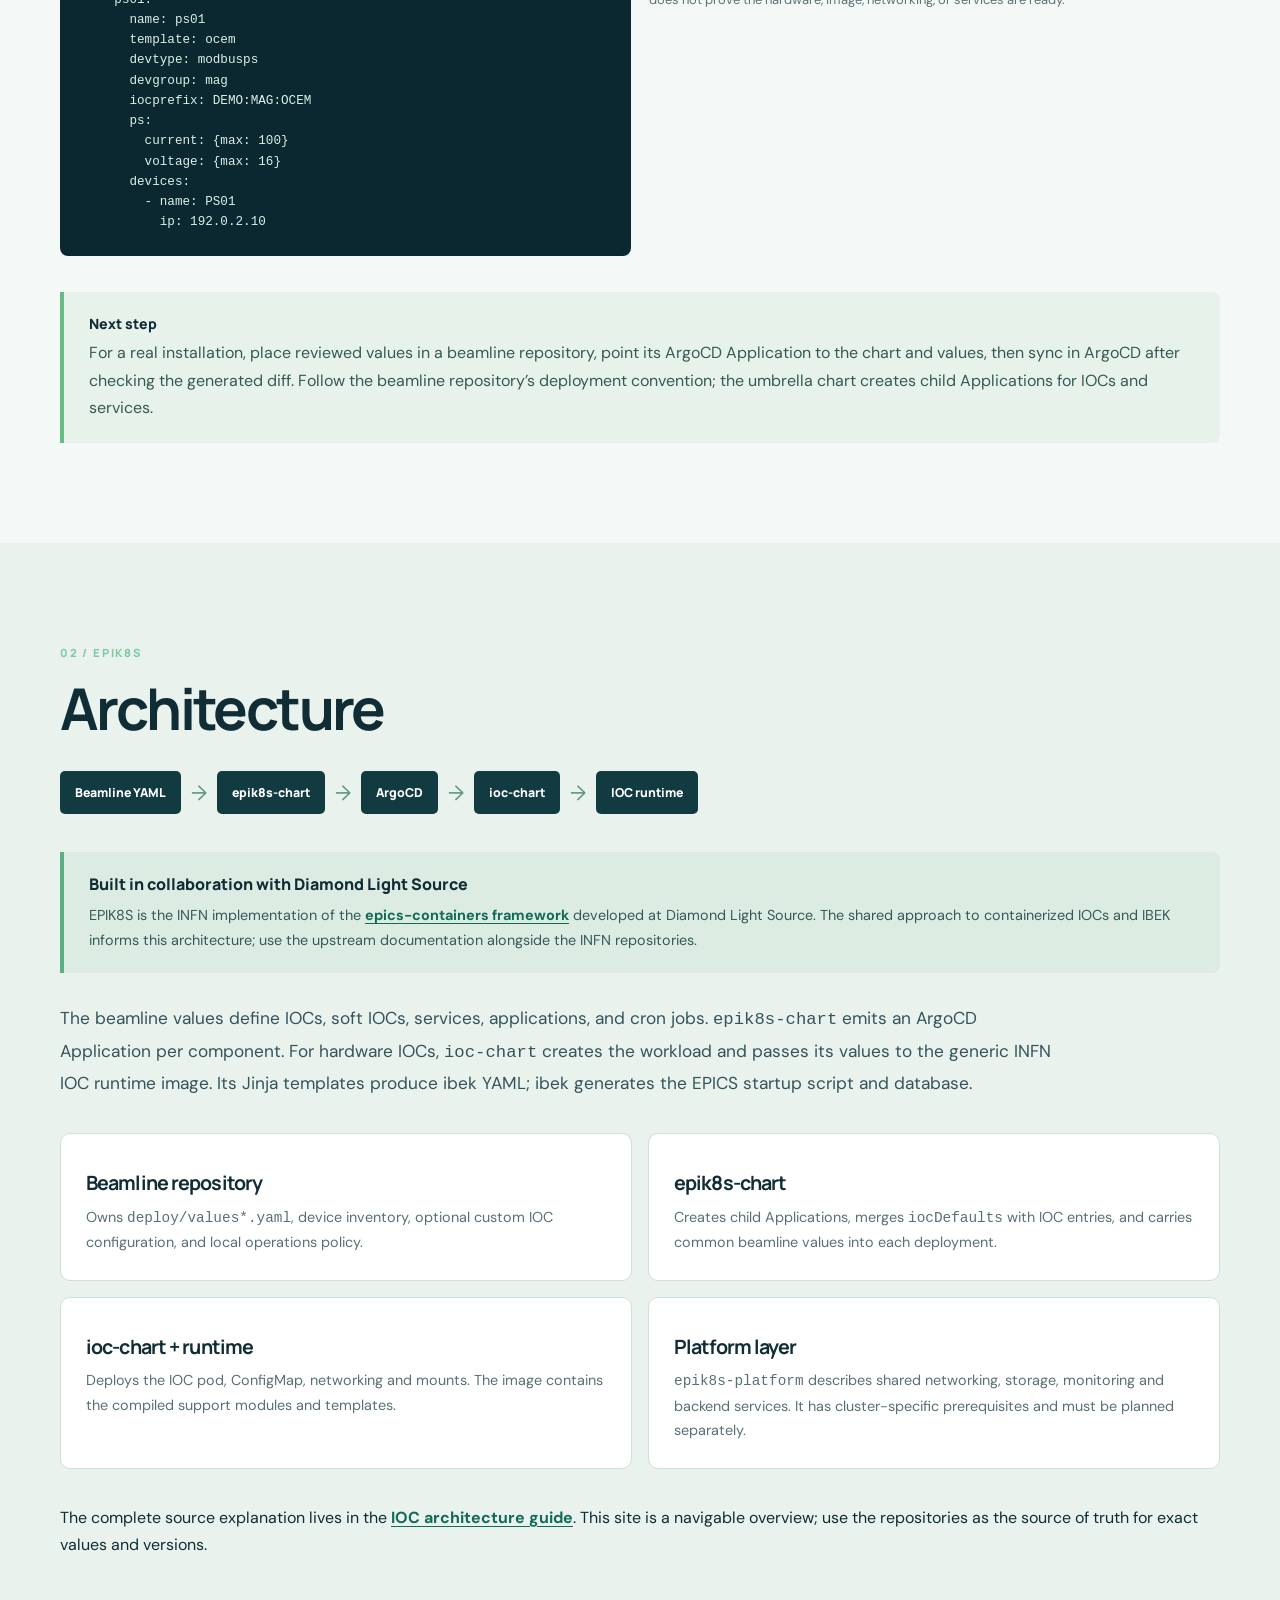
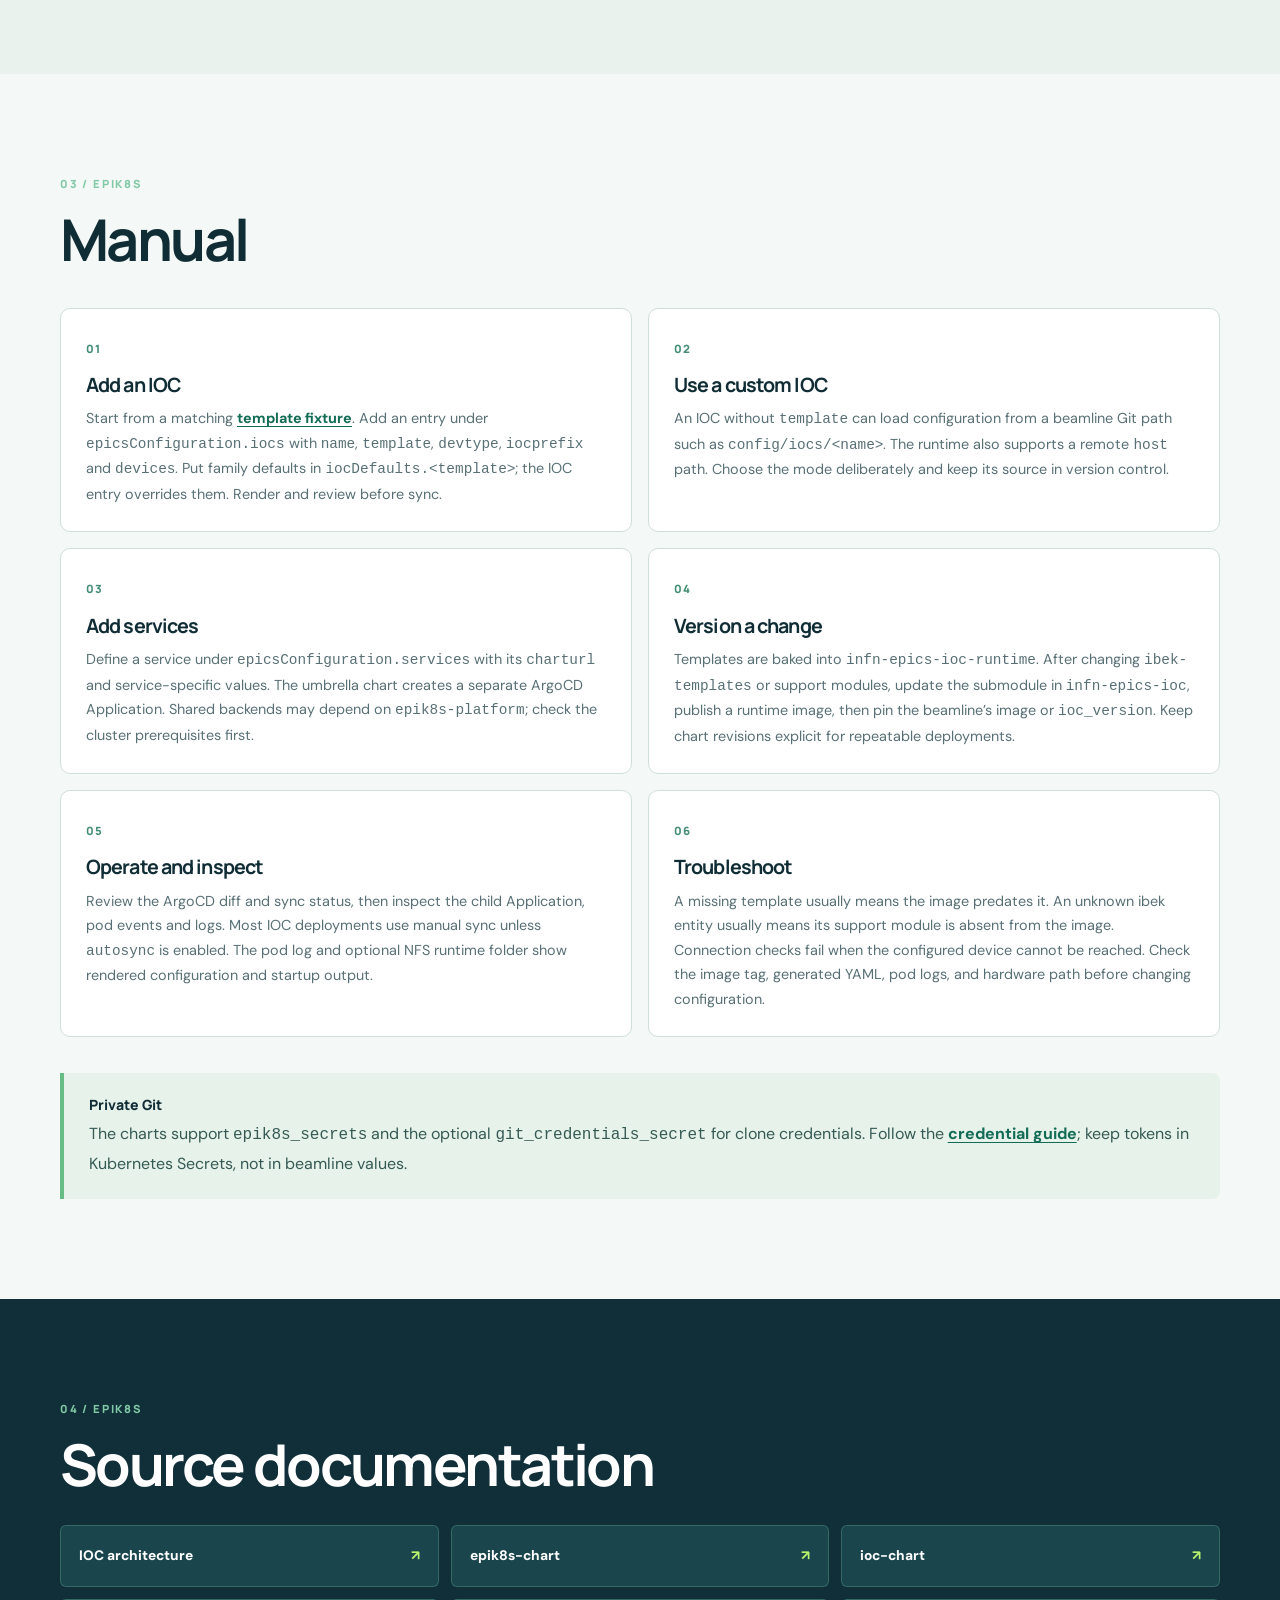
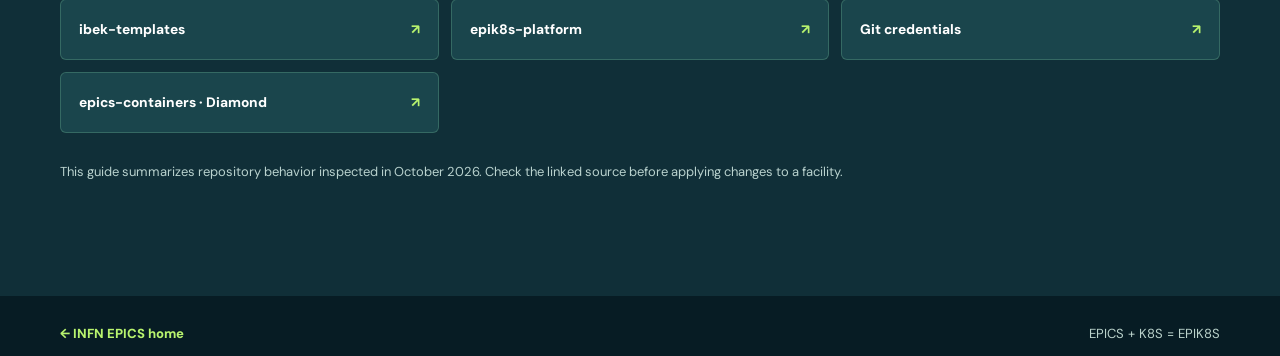
==== commit 71c2e6c4: "Highlight EPICS network and Diamond collaboration" ====
--- a/epik8s/index.html
+++ b/epik8s/index.html
@@ -5,7 +5,7 @@
   <meta name="description" content="EPIK8S quick start, architecture and operator manual based on the INFN IOC and Helm chart repositories.">
   <link rel="canonical" href="https://infn-epics.github.io/epik8s/">
   <link rel="icon" href="../assets/favicon.svg" type="image/svg+xml">
-  <link rel="stylesheet" href="./styles.css?v=1">
+  <link rel="stylesheet" href="./styles.css?v=diamond-collaboration-1">
   <title>EPIK8S | Quick start, architecture & manual</title>
 </head>
 <body>
@@ -80,6 +80,8 @@
   </section>
   <section class="guide-section alt" id="architecture"><div class="docs-wrap"><div class="section-head"><span>02 / EPIK8S</span><h2 data-en="Architecture" data-it="Architettura">Architecture</h2></div>
     <div class="architecture-flow" aria-label="Beamline to IOC flow"><div>Beamline YAML</div><i>→</i><div>epik8s-chart</div><i>→</i><div>ArgoCD</div><i>→</i><div>ioc-chart</div><i>→</i><div>IOC runtime</div></div>
+    <div class="partnership-note" data-content-lang="en"><strong>Built in collaboration with Diamond Light Source</strong><p>EPIK8S is the INFN implementation of the <a href="https://epics-containers.github.io/main/index.html" target="_blank" rel="noopener noreferrer">epics-containers framework</a> developed at Diamond Light Source. The shared approach to containerized IOCs and IBEK informs this architecture; use the upstream documentation alongside the INFN repositories.</p></div>
+    <div class="partnership-note" data-content-lang="it" hidden><strong>In collaborazione con Diamond Light Source</strong><p>EPIK8S è l’implementazione INFN del <a href="https://epics-containers.github.io/main/index.html" target="_blank" rel="noopener noreferrer">framework epics-containers</a> sviluppato a Diamond Light Source. L’approccio condiviso agli IOC containerizzati e a IBEK contribuisce a questa architettura; consulta la documentazione originale insieme ai repository INFN.</p></div>
     <div data-content-lang="en"><p class="intro">The beamline values define IOCs, soft IOCs, services, applications, and cron jobs. <code>epik8s-chart</code> emits an ArgoCD Application per component. For hardware IOCs, <code>ioc-chart</code> creates the workload and passes its values to the generic INFN IOC runtime image. Its Jinja templates produce ibek YAML; ibek generates the EPICS startup script and database.</p><div class="role-grid"><article><h3>Beamline repository</h3><p>Owns <code>deploy/values*.yaml</code>, device inventory, optional custom IOC configuration, and local operations policy.</p></article><article><h3>epik8s-chart</h3><p>Creates child Applications, merges <code>iocDefaults</code> with IOC entries, and carries common beamline values into each deployment.</p></article><article><h3>ioc-chart + runtime</h3><p>Deploys the IOC pod, ConfigMap, networking and mounts. The image contains the compiled support modules and templates.</p></article><article><h3>Platform layer</h3><p><code>epik8s-platform</code> describes shared networking, storage, monitoring and backend services. It has cluster-specific prerequisites and must be planned separately.</p></article></div><p>The complete source explanation lives in the <a href="https://github.com/infn-epics/infn-epics-ioc/blob/main/docs/architecture.md" target="_blank" rel="noopener">IOC architecture guide</a>. This site is a navigable overview; use the repositories as the source of truth for exact values and versions.</p></div>
     <div data-content-lang="it" hidden><p class="intro">I valori della beamline definiscono IOC, soft IOC, servizi, applicazioni e job pianificati. <code>epik8s-chart</code> genera un’Application ArgoCD per componente. Per gli IOC hardware, <code>ioc-chart</code> crea il workload e passa i valori all’immagine IOC INFN generica. I template Jinja producono YAML ibek; ibek genera script di avvio e database EPICS.</p><div class="role-grid"><article><h3>Repository beamline</h3><p>Contiene <code>deploy/values*.yaml</code>, inventario dispositivi, eventuali configurazioni IOC personalizzate e regole operative locali.</p></article><article><h3>epik8s-chart</h3><p>Crea le Application figlie, unisce <code>iocDefaults</code> alle voci IOC e trasferisce i valori comuni della beamline.</p></article><article><h3>ioc-chart e runtime</h3><p>Distribuisce pod IOC, ConfigMap, rete e mount. L’immagine contiene moduli di supporto compilati e template.</p></article><article><h3>Piattaforma</h3><p><code>epik8s-platform</code> descrive rete, storage, monitoraggio e servizi backend condivisi. Ha prerequisiti specifici del cluster da pianificare a parte.</p></article></div><p>La spiegazione completa è nella <a href="https://github.com/infn-epics/infn-epics-ioc/blob/main/docs/architecture.md" target="_blank" rel="noopener">guida all’architettura IOC</a>. Questa pagina offre una panoramica navigabile; per valori e versioni esatti fanno fede i repository.</p></div>
   </div></section>
@@ -87,7 +89,7 @@
     <div data-content-lang="en"><div class="manual-grid"><article><span>01</span><h3>Add an IOC</h3><p>Start from a matching <a href="https://github.com/infn-epics/ibek-templates/tree/main/tests" target="_blank" rel="noopener">template fixture</a>. Add an entry under <code>epicsConfiguration.iocs</code> with <code>name</code>, <code>template</code>, <code>devtype</code>, <code>iocprefix</code> and <code>devices</code>. Put family defaults in <code>iocDefaults.&lt;template&gt;</code>; the IOC entry overrides them. Render and review before sync.</p></article><article><span>02</span><h3>Use a custom IOC</h3><p>An IOC without <code>template</code> can load configuration from a beamline Git path such as <code>config/iocs/&lt;name&gt;</code>. The runtime also supports a remote <code>host</code> path. Choose the mode deliberately and keep its source in version control.</p></article><article><span>03</span><h3>Add services</h3><p>Define a service under <code>epicsConfiguration.services</code> with its <code>charturl</code> and service-specific values. The umbrella chart creates a separate ArgoCD Application. Shared backends may depend on <code>epik8s-platform</code>; check the cluster prerequisites first.</p></article><article><span>04</span><h3>Version a change</h3><p>Templates are baked into <code>infn-epics-ioc-runtime</code>. After changing <code>ibek-templates</code> or support modules, update the submodule in <code>infn-epics-ioc</code>, publish a runtime image, then pin the beamline’s image or <code>ioc_version</code>. Keep chart revisions explicit for repeatable deployments.</p></article><article><span>05</span><h3>Operate and inspect</h3><p>Review the ArgoCD diff and sync status, then inspect the child Application, pod events and logs. Most IOC deployments use manual sync unless <code>autosync</code> is enabled. The pod log and optional NFS runtime folder show rendered configuration and startup output.</p></article><article><span>06</span><h3>Troubleshoot</h3><p>A missing template usually means the image predates it. An unknown ibek entity usually means its support module is absent from the image. Connection checks fail when the configured device cannot be reached. Check the image tag, generated YAML, pod logs, and hardware path before changing configuration.</p></article></div><div class="callout"><b>Private Git</b><p>The charts support <code>epik8s_secrets</code> and the optional <code>git_credentials_secret</code> for clone credentials. Follow the <a href="https://github.com/infn-epics/epik8s-platform/blob/main/docs/git-credentials.md" target="_blank" rel="noopener">credential guide</a>; keep tokens in Kubernetes Secrets, not in beamline values.</p></div></div>
     <div data-content-lang="it" hidden><div class="manual-grid"><article><span>01</span><h3>Aggiungi un IOC</h3><p>Parti da un <a href="https://github.com/infn-epics/ibek-templates/tree/main/tests" target="_blank" rel="noopener">esempio del template</a>. Aggiungi una voce in <code>epicsConfiguration.iocs</code> con <code>name</code>, <code>template</code>, <code>devtype</code>, <code>iocprefix</code> e <code>devices</code>. Metti i valori comuni in <code>iocDefaults.&lt;template&gt;</code>; la voce IOC prevale. Esegui il rendering e verifica prima della sincronizzazione.</p></article><article><span>02</span><h3>IOC personalizzato</h3><p>Un IOC senza <code>template</code> può caricare la configurazione dal repository della beamline, ad esempio <code>config/iocs/&lt;name&gt;</code>. Il runtime supporta anche un percorso <code>host</code> remoto. Scegli la modalità in modo esplicito e mantieni il sorgente sotto controllo versione.</p></article><article><span>03</span><h3>Aggiungi servizi</h3><p>Definisci un servizio in <code>epicsConfiguration.services</code> con <code>charturl</code> e valori specifici. Il chart principale crea un’Application ArgoCD separata. I backend condivisi possono dipendere da <code>epik8s-platform</code>: controlla prima i prerequisiti del cluster.</p></article><article><span>04</span><h3>Gestisci le versioni</h3><p>I template sono inclusi nell’immagine <code>infn-epics-ioc-runtime</code>. Dopo modifiche a <code>ibek-templates</code> o ai moduli di supporto, aggiorna il submodule in <code>infn-epics-ioc</code>, pubblica l’immagine runtime e fissa l’immagine o <code>ioc_version</code> della beamline. Usa revisioni esplicite dei chart.</p></article><article><span>05</span><h3>Gestisci e controlla</h3><p>Verifica differenza e stato di sincronizzazione in ArgoCD, poi Application figlia, eventi e log del pod. Per molti IOC la sincronizzazione è manuale, salvo <code>autosync</code> attivo. Il log e l’eventuale cartella runtime su NFS mostrano configurazione generata e avvio.</p></article><article><span>06</span><h3>Diagnostica</h3><p>Un template mancante indica spesso un’immagine precedente al template. Un’entità ibek sconosciuta indica di solito un modulo di supporto assente dall’immagine. Un errore di connessione indica che il dispositivo non è raggiungibile. Controlla tag, YAML generato, log e collegamento hardware prima di modificare la configurazione.</p></article></div><div class="callout"><b>Git privato</b><p>I chart supportano <code>epik8s_secrets</code> e l’opzione <code>git_credentials_secret</code> per l’autenticazione dei cloni. Segui la <a href="https://github.com/infn-epics/epik8s-platform/blob/main/docs/git-credentials.md" target="_blank" rel="noopener">guida alle credenziali</a>; conserva i token nei Secret Kubernetes, non nei valori della beamline.</p></div></div>
   </section>
-  <section class="guide-section source-section" id="sources"><div class="docs-wrap"><div class="section-head"><span>04 / EPIK8S</span><h2 data-en="Source documentation" data-it="Documentazione sorgente">Source documentation</h2></div><div class="source-grid"><a href="https://github.com/infn-epics/infn-epics-ioc/blob/main/docs/architecture.md" target="_blank" rel="noopener">IOC architecture <span>↗</span></a><a href="https://github.com/infn-epics/epik8s-chart" target="_blank" rel="noopener">epik8s-chart <span>↗</span></a><a href="https://github.com/infn-epics/ioc-chart" target="_blank" rel="noopener">ioc-chart <span>↗</span></a><a href="https://github.com/infn-epics/ibek-templates" target="_blank" rel="noopener">ibek-templates <span>↗</span></a><a href="https://github.com/infn-epics/epik8s-platform" target="_blank" rel="noopener">epik8s-platform <span>↗</span></a><a href="https://github.com/infn-epics/epik8s-platform/blob/main/docs/git-credentials.md" target="_blank" rel="noopener">Git credentials <span>↗</span></a></div><p class="source-note" data-en="This guide summarizes repository behavior inspected in October 2026. Check the linked source before applying changes to a facility." data-it="Questa guida riassume il comportamento dei repository esaminato nell’ottobre 2026. Controlla il sorgente collegato prima di applicare modifiche a un’infrastruttura.">This guide summarizes repository behavior inspected in October 2026. Check the linked source before applying changes to a facility.</p></div></section>
+  <section class="guide-section source-section" id="sources"><div class="docs-wrap"><div class="section-head"><span>04 / EPIK8S</span><h2 data-en="Source documentation" data-it="Documentazione sorgente">Source documentation</h2></div><div class="source-grid"><a href="https://github.com/infn-epics/infn-epics-ioc/blob/main/docs/architecture.md" target="_blank" rel="noopener">IOC architecture <span>↗</span></a><a href="https://github.com/infn-epics/epik8s-chart" target="_blank" rel="noopener">epik8s-chart <span>↗</span></a><a href="https://github.com/infn-epics/ioc-chart" target="_blank" rel="noopener">ioc-chart <span>↗</span></a><a href="https://github.com/infn-epics/ibek-templates" target="_blank" rel="noopener">ibek-templates <span>↗</span></a><a href="https://github.com/infn-epics/epik8s-platform" target="_blank" rel="noopener">epik8s-platform <span>↗</span></a><a href="https://github.com/infn-epics/epik8s-platform/blob/main/docs/git-credentials.md" target="_blank" rel="noopener">Git credentials <span>↗</span></a><a href="https://epics-containers.github.io/main/index.html" target="_blank" rel="noopener noreferrer">epics-containers · Diamond <span>↗</span></a></div><p class="source-note" data-en="This guide summarizes repository behavior inspected in October 2026. Check the linked source before applying changes to a facility." data-it="Questa guida riassume il comportamento dei repository esaminato nell’ottobre 2026. Controlla il sorgente collegato prima di applicare modifiche a un’infrastruttura.">This guide summarizes repository behavior inspected in October 2026. Check the linked source before applying changes to a facility.</p></div></section>
 </main>
 <footer><div class="docs-wrap"><a href="../?lang=en" id="footer-home" data-en="← INFN EPICS home" data-it="← Sito INFN EPICS">← INFN EPICS home</a><span>EPICS + K8S = EPIK8S</span></div></footer>
 <script src="./script.js?v=1" defer></script>
--- a/epik8s/styles.css
+++ b/epik8s/styles.css
@@ -2,3 +2,5 @@
 :root{--ink:#102d35;--dark:#081e27;--mid:#123a43;--green:#b8f36e;--soft:#eaf3ee;--line:#cfdfd9;--muted:#5c7478}*{box-sizing:border-box}html{scroll-behavior:smooth}body{margin:0;background:#f4f8f6;color:var(--ink);font:16px/1.7 'DM Sans',Arial,sans-serif}a{color:inherit;text-decoration:none}button{font:inherit}h1,h2,h3,h4,p{margin-top:0}h1,h2,h3,h4{font-family:Manrope,Arial,sans-serif;letter-spacing:-.045em;line-height:1.15}.docs-wrap{width:min(1160px,calc(100% - 64px));margin:auto}.skip{position:absolute;top:-70px;left:10px;background:white;padding:10px 14px;z-index:50}.skip:focus{top:10px}.docs-header{background:var(--dark);color:white;border-bottom:1px solid #ffffff20}.header-inner{min-height:78px;display:flex;align-items:center;gap:24px}.docs-brand{display:flex;align-items:center;gap:10px;white-space:nowrap}.docs-brand img{border-radius:9px;object-fit:cover}.docs-brand b{display:block;font:800 .9rem Manrope;letter-spacing:.08em}.docs-brand small{display:block;color:#9fc7bf;font-size:.52rem;letter-spacing:.16em;font-weight:800;margin-top:3px}.docs-header nav{display:flex;gap:6px;margin-left:auto}.docs-header nav a{color:#bdcec9;font-size:.8rem;font-weight:800;padding:9px 10px;border-radius:5px}.docs-header nav a:hover{background:#ffffff16;color:white}.doc-language{display:flex;border:1px solid #ffffff4d;border-radius:5px;padding:3px;gap:2px}.doc-language button{border:0;background:transparent;color:#a9c6c0;padding:5px 8px;border-radius:3px;font-size:.7rem;font-weight:800;cursor:pointer}.doc-language button[aria-pressed=true]{background:var(--green);color:var(--dark)}.docs-hero{background:radial-gradient(circle at 80% 40%,#1b5153,var(--dark) 65%);color:white}.hero-layout{display:grid;grid-template-columns:1.25fr .75fr;align-items:center;gap:42px;min-height:495px;padding:85px 0}.eyebrow,.section-head span{font:800 .7rem Manrope;letter-spacing:.16em;color:#81c9a7}.docs-hero h1{font-size:clamp(3.4rem,6vw,6rem);line-height:1.03;margin:24px 0}.docs-hero h1 em{font-style:normal;color:var(--green)}.docs-hero p{font-size:1.05rem;color:#c5ddd8;max-width:650px}.hero-logo{display:block;width:100%;height:auto;background:#fff;border-radius:15px;padding:20px;box-shadow:0 24px 50px #0003}.hero-cta{display:flex;gap:12px;flex-wrap:wrap;margin-top:28px}.hero-cta a{padding:10px 16px;border-radius:5px;border:1px solid #abd0c77a;font-size:.8rem;font-weight:800}.hero-cta a:first-child{background:var(--green);border-color:var(--green);color:var(--dark)}.guide-index{display:grid;grid-template-columns:repeat(3,1fr);gap:14px;margin-top:-32px;position:relative;z-index:2}.guide-index a{display:flex;flex-direction:column;background:white;border:1px solid var(--line);padding:23px 26px;border-radius:9px;box-shadow:0 15px 35px #102d350d;transition:transform .2s}.guide-index a:hover{transform:translateY(-4px)}.guide-index span,.steps span,.manual-grid article>span{font:800 .71rem Manrope;letter-spacing:.1em;color:#438d72}.guide-index b{font:800 1.15rem Manrope;margin-top:14px}.guide-index small{color:var(--muted);margin-top:5px}.guide-section{padding-top:95px;padding-bottom:100px;scroll-margin-top:20px}.guide-section.alt{background:#e9f2ed}.section-head{margin-bottom:28px}.section-head h2{font-size:clamp(2.5rem,4.5vw,4.5rem);margin:10px 0}.intro{max-width:1000px;font-size:1.08rem;line-height:1.75;color:#35545a}.guide-section p a{color:#126c55;text-decoration:underline;text-underline-offset:3px;font-weight:700}.steps{display:grid;grid-template-columns:repeat(3,1fr);gap:16px;margin:38px 0}.steps article,.role-grid article,.manual-grid article{background:#fff;border:1px solid var(--line);border-radius:10px;padding:25px}.steps h3,.role-grid h3,.manual-grid h3{font-size:1.23rem;margin:13px 0 10px}.steps p,.role-grid p,.manual-grid p{font-size:.9rem;color:#587075;margin:0}.code-grid{display:grid;grid-template-columns:1fr 1fr;gap:18px;margin-top:35px}.code-grid>div{min-width:0}.code-grid h3{font-size:1.05rem;margin:0 0 12px}.code-grid pre{overflow:auto;background:#0b2831;color:#dbefe7;padding:24px;border-radius:8px;line-height:1.6;font-size:.79rem;margin:0}.code-grid code,code{font-family:ui-monospace,SFMono-Regular,Consolas,monospace}.code-note{font-size:.81rem;color:var(--muted);margin-top:14px}.callout{border-left:4px solid #67bc85;background:#e7f2eb;padding:22px 25px;margin-top:36px;border-radius:0 8px 8px 0}.callout b{display:block;font:800 .88rem Manrope;margin-bottom:6px}.callout p{margin:0;color:#355a54}.architecture-flow{display:flex;align-items:center;gap:10px;flex-wrap:wrap;margin:30px 0 38px}.architecture-flow div{padding:13px 15px;background:#123b41;color:white;border-radius:5px;font:800 .77rem Manrope}.architecture-flow i{color:#5d9981;font-style:normal;font-size:1.3rem}.role-grid,.manual-grid{display:grid;grid-template-columns:repeat(2,1fr);gap:16px;margin:35px 0}.source-section{background:#102f38;color:white}.source-grid{display:grid;grid-template-columns:repeat(3,1fr);gap:12px}.source-grid a{display:flex;justify-content:space-between;gap:12px;background:#1a454c;border:1px solid #6cb09055;padding:18px;border-radius:6px;font-weight:800;font-size:.86rem}.source-grid a:hover{background:#26565a}.source-grid a span{color:var(--green)}.source-note{color:#b9d2ce;font-size:.81rem;margin-top:28px;max-width:820px}footer{background:#071c24;color:#bad2cb;padding:27px 0}footer .docs-wrap{display:flex;justify-content:space-between;gap:20px;font-size:.82rem}footer a{color:var(--green);font-weight:800}footer a:hover{text-decoration:underline}[hidden]{display:none!important}
 @media(max-width:860px){.docs-header nav{display:none}.doc-language{margin-left:auto}.hero-layout{grid-template-columns:1fr;min-height:0}.hero-logo{max-width:390px}.guide-index,.steps,.source-grid{grid-template-columns:1fr 1fr}.code-grid{grid-template-columns:1fr}}
 @media(max-width:620px){.docs-wrap{width:calc(100% - 36px)}.header-inner{min-height:70px}.docs-brand b{font-size:.78rem}.docs-hero h1{font-size:3.45rem}.hero-layout{padding:60px 0 85px}.hero-logo{max-width:280px}.guide-index,.steps,.role-grid,.manual-grid,.source-grid{grid-template-columns:1fr}.guide-index{margin-top:-45px}.guide-section{padding-top:70px;padding-bottom:75px}.architecture-flow{gap:6px}.architecture-flow div{padding:9px;font-size:.65rem}.architecture-flow i{font-size:.9rem}footer .docs-wrap{flex-direction:column}}
+
+.partnership-note{border-left:4px solid #5cae83;background:#dcece2;padding:21px 25px;margin:0 0 30px;border-radius:0 8px 8px 0}.partnership-note strong{display:block;font:800 1rem Manrope;margin-bottom:8px}.partnership-note p{margin:0;font-size:.9rem;line-height:1.7;color:#35595a}.partnership-note a{color:#126c55;text-decoration:underline;text-underline-offset:3px;font-weight:700}
